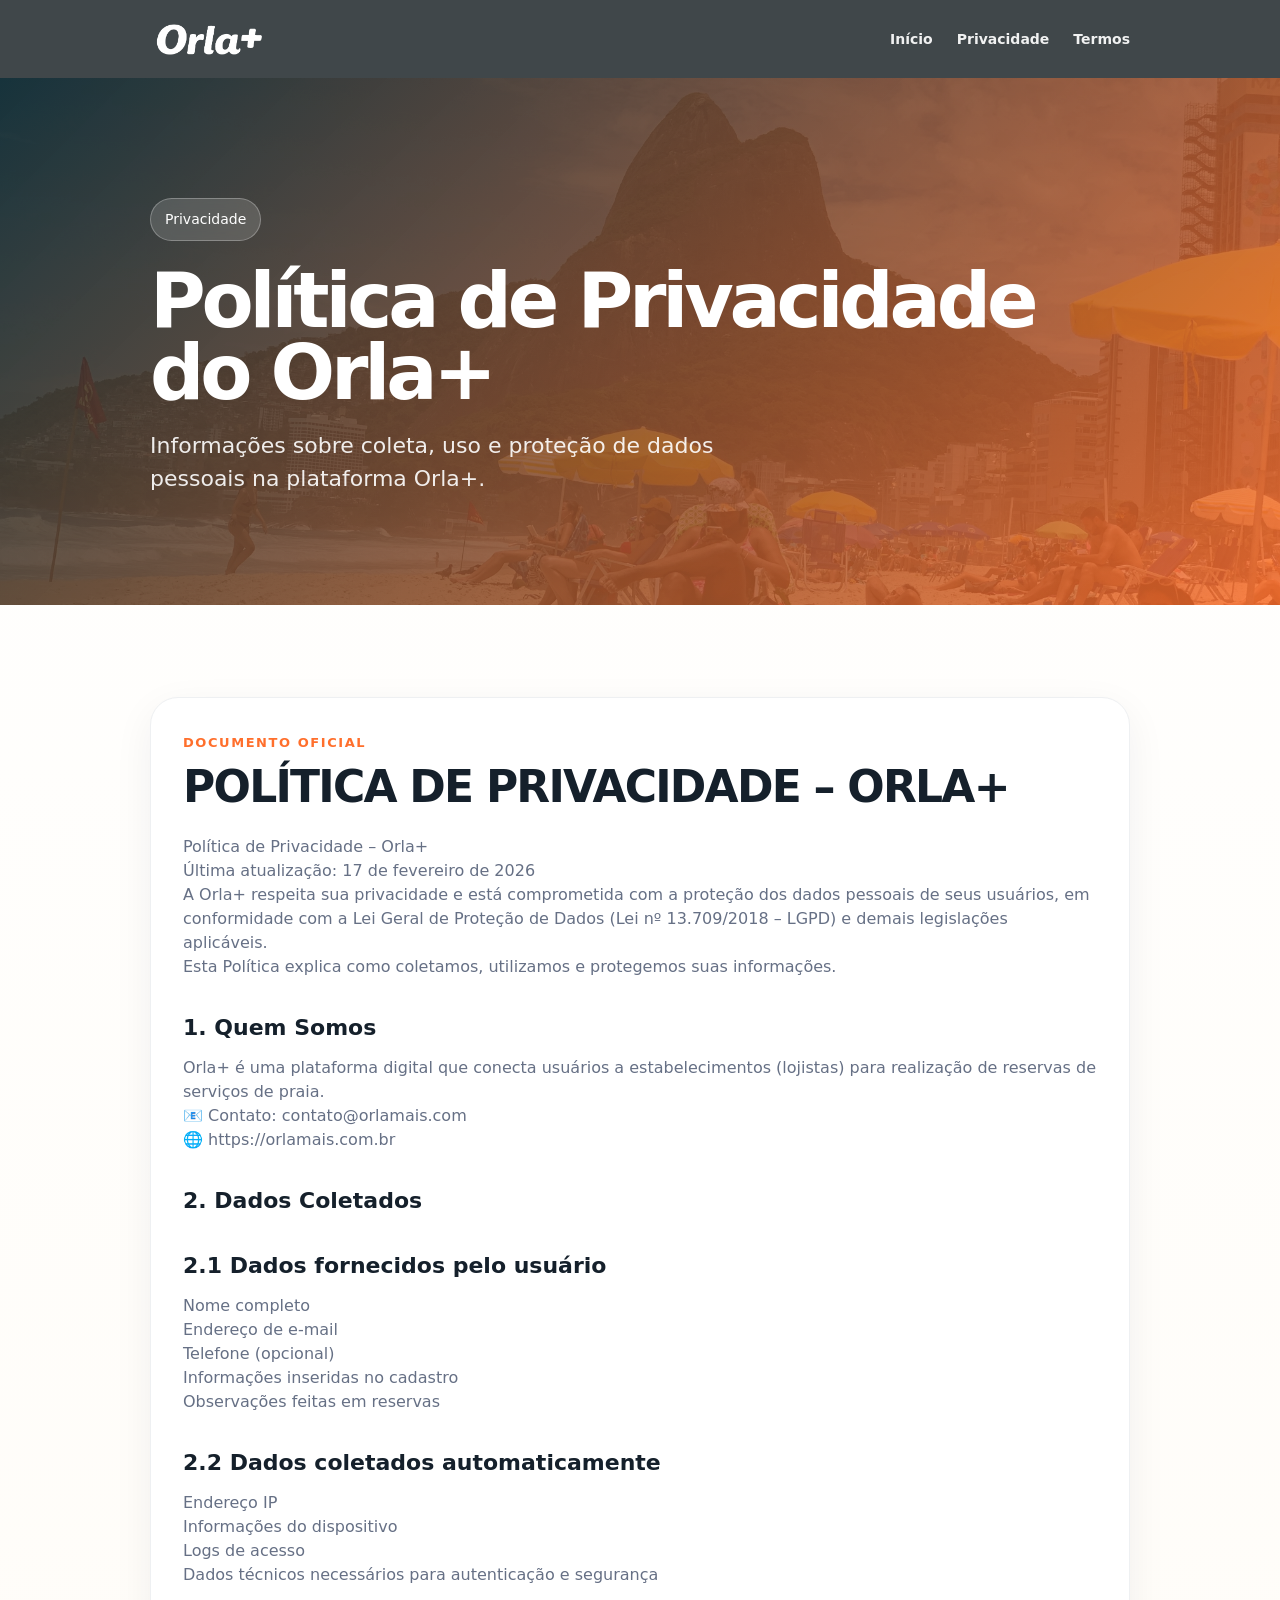
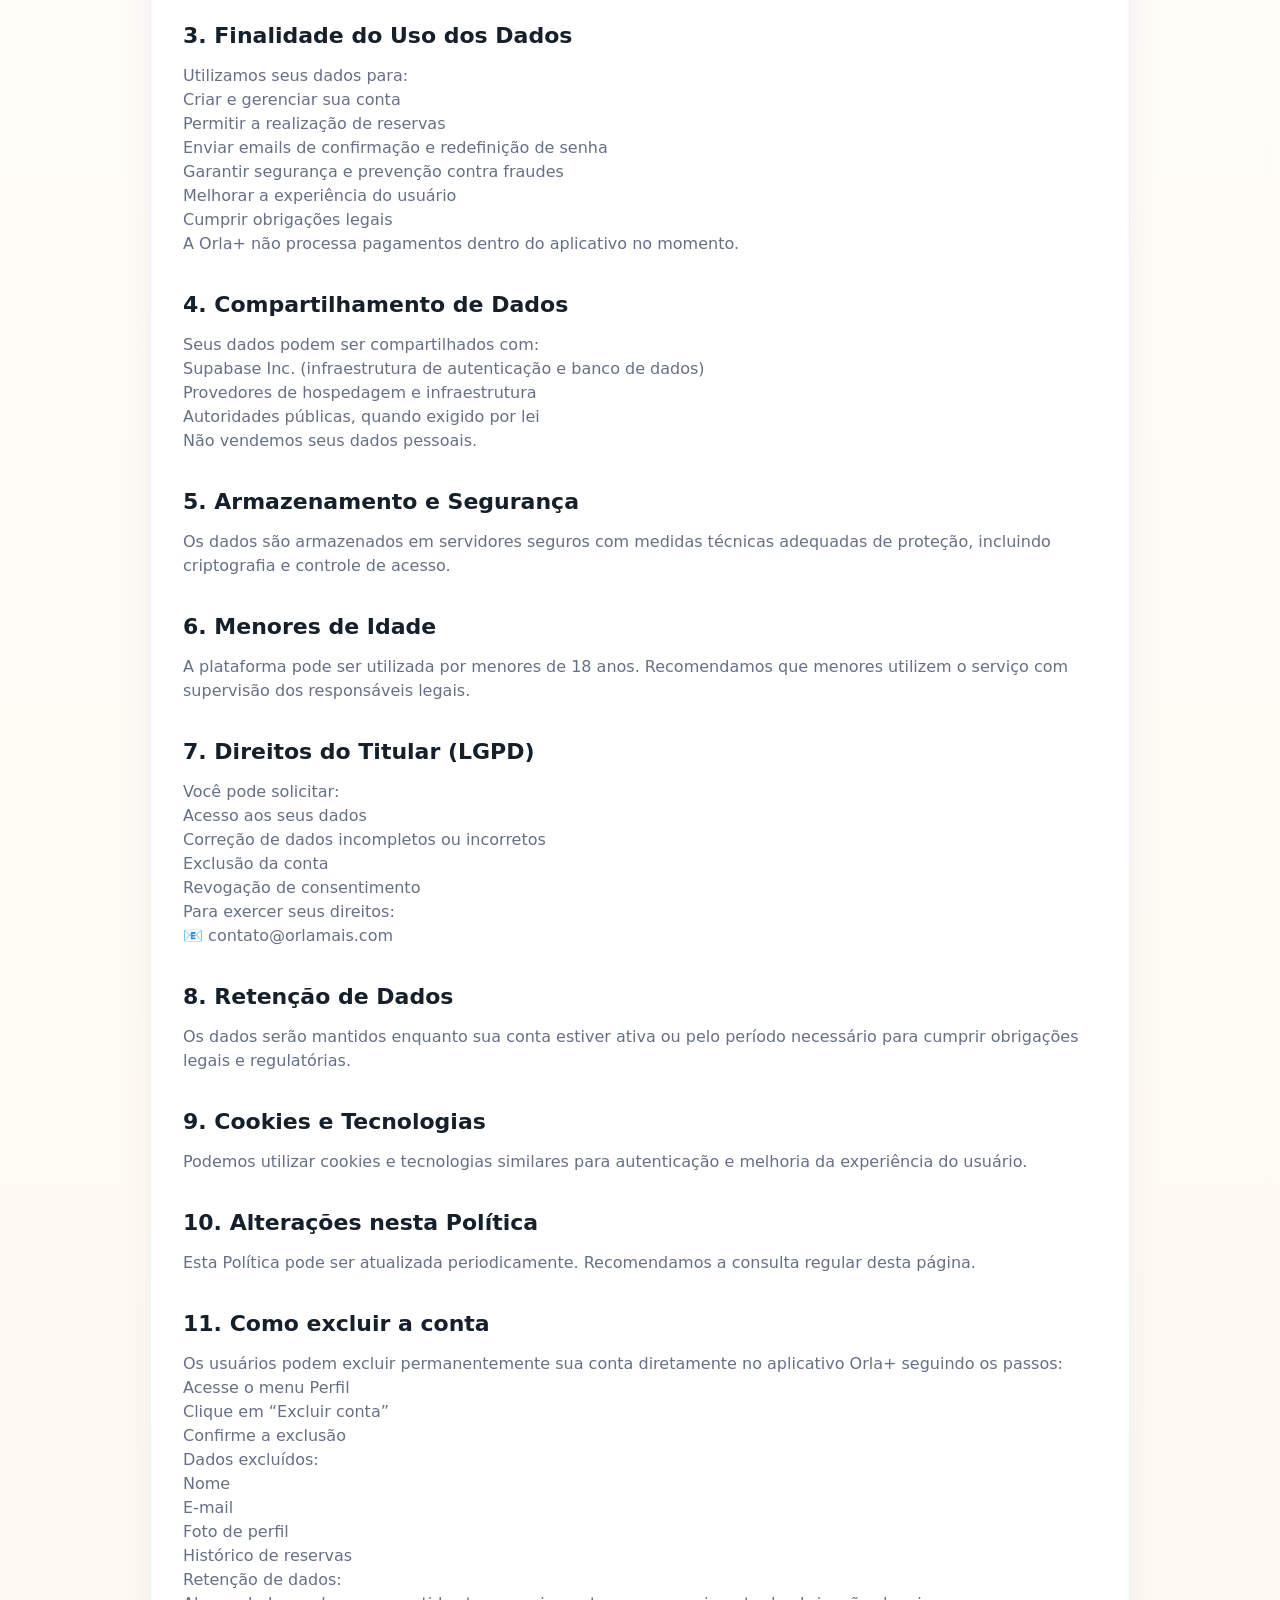
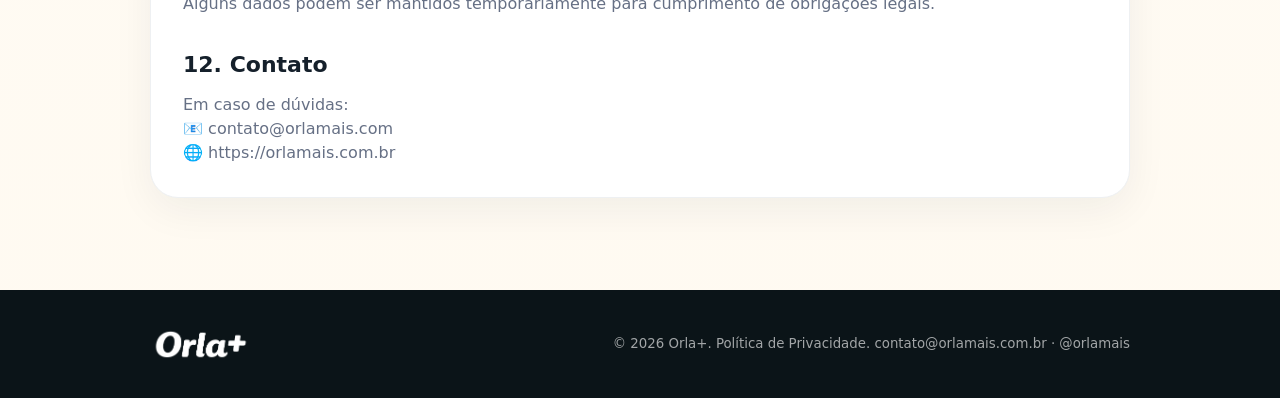
==== privacy.html @ c47f48ad "🎨 initial commit" ====
<!doctype html>
<html lang="pt-BR">
<head>
  <meta charset="utf-8" />
  <meta name="viewport" content="width=device-width, initial-scale=1" />
  <title>Orla+ | Política de Privacidade</title>
  <meta name="description" content="Política de Privacidade do Orla+, incluindo informações sobre coleta, uso, retenção e proteção de dados pessoais." />
  <meta name="robots" content="index,follow" />
  <link rel="canonical" href="https://www.orlamais.com.br/privacy.html" />
  <link rel="icon" type="image/svg+xml" href="./assets/logo-orlamais.svg" />
  <meta property="og:locale" content="pt_BR" />
  <meta property="og:site_name" content="Orla+" />
  <meta property="og:type" content="article" />
  <meta property="og:title" content="Orla+ | Política de Privacidade" />
  <meta property="og:description" content="Leia a Política de Privacidade do Orla+ e entenda como os dados pessoais são tratados na plataforma." />
  <meta property="og:url" content="https://www.orlamais.com.br/privacy.html" />
  <meta property="og:image" content="https://www.orlamais.com.br/assets/social-preview.png" />
  <meta name="twitter:card" content="summary_large_image" />
  <meta name="twitter:title" content="Orla+ | Política de Privacidade" />
  <meta name="twitter:description" content="Leia a Política de Privacidade do Orla+ e entenda como os dados pessoais são tratados na plataforma." />
  <meta name="twitter:image" content="https://www.orlamais.com.br/assets/social-preview.png" />
  <link rel="stylesheet" href="./styles.css" />
</head>
<body class="legal-page">
  <header class="site-header site-header--solid">
    <div class="container nav">
      <a class="brand" href="./index.html"><img src="./assets/app-white-logo.png" alt="Orla+" /></a>
      <nav class="nav-links nav-links--dark" aria-label="Principal">
        <a href="./index.html">Início</a>
        <a href="./privacy.html">Privacidade</a>
        <a href="./terms.html">Termos</a>
      </nav>
    </div>
  </header>
  <main>
    <section class="hero hero--legal">
      <div class="container">
        <span class="pill">Privacidade</span>
        <h1>Política de Privacidade do Orla+</h1>
        <p>Informações sobre coleta, uso e proteção de dados pessoais na plataforma Orla+.</p>
      </div>
    </section>
    <section class="section">
      <div class="container">
        <div class="legal-card">
          <span class="eyebrow">Documento Oficial</span>
          <h2>POLÍTICA DE PRIVACIDADE – ORLA+</h2>
          <div class="legal-block">Política de Privacidade – Orla+
Última atualização: 17 de fevereiro de 2026
A Orla+ respeita sua privacidade e está comprometida com a proteção dos dados pessoais de seus usuários, em conformidade com a Lei Geral de Proteção de Dados (Lei nº 13.709/2018 – LGPD) e demais legislações aplicáveis.
Esta Política explica como coletamos, utilizamos e protegemos suas informações.</div>
          <h3>1. Quem Somos</h3>
          <div class="legal-block">Orla+ é uma plataforma digital que conecta usuários a estabelecimentos (lojistas) para realização de reservas de serviços de praia.
📧 Contato: contato@orlamais.com
🌐 https://orlamais.com.br</div>
          <h3>2. Dados Coletados</h3>
          <h3>2.1 Dados fornecidos pelo usuário</h3>
          <div class="legal-block">Nome completo
Endereço de e-mail
Telefone (opcional)
Informações inseridas no cadastro
Observações feitas em reservas</div>
          <h3>2.2 Dados coletados automaticamente</h3>
          <div class="legal-block">Endereço IP
Informações do dispositivo
Logs de acesso
Dados técnicos necessários para autenticação e segurança</div>
          <h3>3. Finalidade do Uso dos Dados</h3>
          <div class="legal-block">Utilizamos seus dados para:
Criar e gerenciar sua conta
Permitir a realização de reservas
Enviar emails de confirmação e redefinição de senha
Garantir segurança e prevenção contra fraudes
Melhorar a experiência do usuário
Cumprir obrigações legais
A Orla+ não processa pagamentos dentro do aplicativo no momento.</div>
          <h3>4. Compartilhamento de Dados</h3>
          <div class="legal-block">Seus dados podem ser compartilhados com:
Supabase Inc. (infraestrutura de autenticação e banco de dados)
Provedores de hospedagem e infraestrutura
Autoridades públicas, quando exigido por lei
Não vendemos seus dados pessoais.</div>
          <h3>5. Armazenamento e Segurança</h3>
          <div class="legal-block">Os dados são armazenados em servidores seguros com medidas técnicas adequadas de proteção, incluindo criptografia e controle de acesso.</div>
          <h3>6. Menores de Idade</h3>
          <div class="legal-block">A plataforma pode ser utilizada por menores de 18 anos. Recomendamos que menores utilizem o serviço com supervisão dos responsáveis legais.</div>
          <h3>7. Direitos do Titular (LGPD)</h3>
          <div class="legal-block">Você pode solicitar:
Acesso aos seus dados
Correção de dados incompletos ou incorretos
Exclusão da conta
Revogação de consentimento
Para exercer seus direitos:
📧 contato@orlamais.com</div>
          <h3>8. Retenção de Dados</h3>
          <div class="legal-block">Os dados serão mantidos enquanto sua conta estiver ativa ou pelo período necessário para cumprir obrigações legais e regulatórias.</div>
          <h3>9. Cookies e Tecnologias</h3>
          <div class="legal-block">Podemos utilizar cookies e tecnologias similares para autenticação e melhoria da experiência do usuário.</div>
          <h3>10. Alterações nesta Política</h3>
          <div class="legal-block">Esta Política pode ser atualizada periodicamente. Recomendamos a consulta regular desta página.</div>
          <h3>11. Como excluir a conta</h3>
          <div class="legal-block">Os usuários podem excluir permanentemente sua conta diretamente no aplicativo Orla+ seguindo os passos:
Acesse o menu Perfil
Clique em “Excluir conta”
Confirme a exclusão
Dados excluídos:
Nome
E-mail
Foto de perfil
Histórico de reservas
Retenção de dados:
Alguns dados podem ser mantidos temporariamente para cumprimento de obrigações legais.</div>
          <h3>12. Contato</h3>
          <div class="legal-block">Em caso de dúvidas:
📧 contato@orlamais.com
🌐 https://orlamais.com.br</div>
        </div>
      </div>
    </section>
  </main>
  <footer>
    <div class="container foot">
      <img src="./assets/app-white-logo.png" alt="Orla+" />
      <small>© 2026 Orla+. Política de Privacidade. <a href="mailto:contato@orlamais.com.br">contato@orlamais.com.br</a> · <a href="https://www.instagram.com/orlamais" target="_blank" rel="noreferrer">@orlamais</a></small>
    </div>
  </footer>
</body>
</html>
---- styles.css ----
:root {
  --orange: #ff8a2b;
  --orange-2: #ff6f2c;
  --sand: #fff4df;
  --sand-soft: #fffaf1;
  --ink: #15202b;
  --muted: #667085;
  --aqua: #dff8f5;
  --white: #fff;
  --line: #eef0f2;
  --line-warm: #f4e9d7;
  --shadow: 0 24px 70px rgba(21, 32, 43, 0.18);
  --shadow-soft: 0 12px 40px rgba(21, 32, 43, 0.06);
  --radius: 28px;
}

* {
  box-sizing: border-box;
}

html {
  scroll-behavior: smooth;
}

body {
  margin: 0;
  font-family: Inter, ui-sans-serif, system-ui, -apple-system, "Segoe UI", Roboto, Arial, sans-serif;
  color: var(--ink);
  background: var(--white);
  line-height: 1.5;
}

img {
  display: block;
  max-width: 100%;
}

a {
  text-decoration: none;
  color: inherit;
}

.container {
  width: min(1160px, calc(100% - 40px));
  margin: auto;
}

.pill {
  display: inline-flex;
  align-items: center;
  gap: 8px;
  padding: 10px 14px;
  border: 1px solid rgba(255, 255, 255, 0.28);
  border-radius: 999px;
  background: rgba(255, 255, 255, 0.15);
  color: #fff;
  font-size: 14px;
  backdrop-filter: blur(10px);
}

.site-header {
  position: sticky;
  top: 0;
  z-index: 20;
  left: 0;
  right: 0;
  padding: 18px 0;
  transition: 0.25s;
}

.site-header--overlay {
  position: fixed;
  background: transparent;
}

.site-header--solid {
  background: rgba(11, 20, 24, 0.78);
  backdrop-filter: blur(14px);
}

.nav {
  display: flex;
  align-items: center;
  justify-content: space-between;
  gap: 20px;
}

.brand {
  display: flex;
  align-items: center;
  gap: 12px;
}

.brand img {
  height: 42px;
  width: auto;
}

.nav-links {
  display: flex;
  align-items: center;
  gap: 24px;
  font-size: 14px;
  font-weight: 700;
}

.nav-links a {
  opacity: 0.92;
}

.nav-links a:hover,
.nav-links a:focus-visible {
  opacity: 1;
}

.nav-links--light {
  color: #fff;
}

.nav-links--dark {
  color: #fff;
}

.btn {
  display: inline-flex;
  align-items: center;
  justify-content: center;
  gap: 10px;
  padding: 14px 22px;
  border: 0;
  border-radius: 999px;
  background: linear-gradient(135deg, var(--orange), var(--orange-2));
  color: #fff;
  font-weight: 800;
  cursor: pointer;
  box-shadow: 0 14px 30px rgba(255, 111, 44, 0.25);
}

.hero {
  position: relative;
  overflow: hidden;
  color: #fff;
}

.hero--home {
  display: grid;
  align-items: center;
  min-height: 100vh;
  padding: 120px 0 70px;
  background:
    linear-gradient(120deg, rgba(12, 57, 62, 0.76), rgba(255, 111, 44, 0.58)),
    url("./assets/leblon.jpg") center / cover no-repeat;
}

.hero--home::after {
  content: "";
  position: absolute;
  inset: auto -10% -120px -10%;
  height: 220px;
  border-radius: 50% 50% 0 0 / 70% 70% 0 0;
  background: #fff;
}

.hero--legal {
  padding: 120px 0 80px;
  background:
    linear-gradient(135deg, rgba(16, 42, 45, 0.9), rgba(255, 111, 44, 0.82)),
    url("./assets/leblon.jpg") center / cover no-repeat;
}

.hero--terms {
  background:
    linear-gradient(135deg, rgba(255, 111, 44, 0.88), rgba(15, 118, 110, 0.82)),
    url("./assets/leblon.jpg") center / cover no-repeat;
}

.hero-grid {
  position: relative;
  z-index: 2;
  display: grid;
  grid-template-columns: 1.05fr 0.95fr;
  gap: 56px;
  align-items: center;
}

.hero h1 {
  margin: 24px 0 20px;
  font-size: clamp(42px, 6vw, 76px);
  line-height: 0.95;
  letter-spacing: -0.055em;
}

.hero p {
  max-width: 650px;
  margin: 0 0 30px;
  font-size: clamp(18px, 2vw, 22px);
  color: rgba(255, 255, 255, 0.9);
}

.hero-actions {
  display: flex;
  flex-wrap: wrap;
  align-items: center;
  gap: 14px;
}

.hero-actions--center {
  justify-content: center;
}

.store {
  display: inline-flex;
  align-items: center;
  gap: 10px;
  min-width: 168px;
  padding: 10px 16px;
  border: 1px solid rgba(255, 255, 255, 0.15);
  border-radius: 16px;
  background: rgba(0, 0, 0, 0.76);
  color: #fff;
}

.store small {
  display: block;
  font-size: 10px;
  line-height: 1;
  opacity: 0.8;
}

.store strong {
  display: block;
  font-size: 16px;
  line-height: 1.05;
}

.phone-wrap {
  position: relative;
  display: flex;
  justify-content: center;
}

.blob {
  position: absolute;
  width: 540px;
  height: 540px;
  border-radius: 50%;
  background: linear-gradient(135deg, rgba(255, 255, 255, 0.28), rgba(255, 138, 43, 0.36));
  transform: translate(45px, 20px);
  filter: blur(3px);
}

.phone {
  position: relative;
  width: 315px;
  height: 680px;
  padding: 12px;
  border-radius: 48px;
  background: #111;
  box-shadow: var(--shadow);
  transform: rotate(3deg);
}

.phone::before {
  content: "";
  position: absolute;
  top: 10px;
  left: 50%;
  z-index: 3;
  width: 112px;
  height: 28px;
  border-radius: 0 0 18px 18px;
  background: #111;
  transform: translateX(-50%);
}

.phone img {
  width: 100%;
  height: 100%;
  border-radius: 38px;
  object-fit: cover;
}

.floating-card {
  position: absolute;
  right: 0;
  bottom: 60px;
  z-index: 5;
  max-width: 250px;
  padding: 16px 18px;
  border-radius: 22px;
  background: rgba(255, 255, 255, 0.94);
  color: var(--ink);
  box-shadow: 0 20px 50px rgba(0, 0, 0, 0.22);
}

.floating-card strong {
  display: block;
  font-size: 18px;
}

.floating-card span {
  display: block;
  margin-top: 2px;
  color: var(--muted);
  font-size: 13px;
}

.section {
  padding: 92px 0;
}

.section--soft {
  background: linear-gradient(180deg, #fff, var(--sand));
}

.eyebrow {
  color: var(--orange-2);
  font-size: 13px;
  font-weight: 900;
  letter-spacing: 0.12em;
  text-transform: uppercase;
}

.eyebrow--warm {
  color: #ffd2a6;
}

.section h2,
.legal-card h2 {
  margin: 10px 0 16px;
  font-size: clamp(32px, 4.2vw, 54px);
  line-height: 1;
  letter-spacing: -0.04em;
}

.lead {
  max-width: 760px;
  font-size: 19px;
  color: var(--muted);
}

.cards {
  display: grid;
  grid-template-columns: repeat(3, 1fr);
  gap: 20px;
  margin-top: 38px;
}

.card,
.legal-card {
  padding: 28px;
  border: 1px solid var(--line);
  border-radius: var(--radius);
  background: #fff;
  box-shadow: var(--shadow-soft);
}

.icon {
  display: grid;
  place-items: center;
  width: 48px;
  height: 48px;
  border-radius: 16px;
  background: var(--aqua);
  font-size: 24px;
}

.card h3 {
  margin: 20px 0 8px;
  font-size: 22px;
}

.card p {
  margin: 0;
  color: var(--muted);
}

.split {
  display: grid;
  grid-template-columns: 1fr 1fr;
  gap: 48px;
  align-items: center;
}

.beach-photo {
  min-height: 540px;
  border-radius: 38px;
  background:
    linear-gradient(180deg, rgba(0, 0, 0, 0.05), rgba(0, 0, 0, 0.1)),
    url("./assets/leblon.jpg") center / cover no-repeat;
  box-shadow: var(--shadow);
}

.steps {
  display: grid;
  gap: 16px;
}

.step {
  display: flex;
  align-items: flex-start;
  gap: 18px;
  padding: 20px;
  border: 1px solid #edf0f2;
  border-radius: 24px;
  background: #fff;
}

.step strong {
  display: block;
  margin-bottom: 4px;
}

.step span {
  color: var(--muted);
}

.num {
  display: grid;
  place-items: center;
  flex: 0 0 42px;
  height: 42px;
  border-radius: 50%;
  background: var(--orange);
  color: #fff;
  font-weight: 900;
}

.benefits {
  display: grid;
  grid-template-columns: 1fr 1fr;
  gap: 20px;
  margin-top: 34px;
}

.benefit {
  padding: 24px;
  border: 1px solid var(--line-warm);
  border-radius: 26px;
  background: linear-gradient(135deg, #ffffff, #fff7eb);
}

.benefit h3 {
  margin: 0 0 10px;
  font-size: 24px;
}

.benefit ul {
  margin: 0;
  padding-left: 18px;
  color: var(--muted);
}

.testimonials {
  display: grid;
  grid-template-columns: repeat(3, 1fr);
  gap: 20px;
  margin-top: 36px;
}

.quote {
  padding: 26px;
  border: 1px solid #edf0f2;
  border-radius: 28px;
  background: #fff;
  box-shadow: 0 12px 30px rgba(21, 32, 43, 0.05);
}

.quote p {
  margin: 0;
  color: #344054;
  font-size: 17px;
}

.quote strong {
  display: block;
  margin-top: 18px;
}

.quote span {
  color: var(--muted);
  font-size: 14px;
}

.vendor {
  display: grid;
  grid-template-columns: 1.1fr 0.9fr;
  gap: 30px;
  align-items: center;
  overflow: hidden;
  padding: 54px;
  border-radius: 42px;
  background: linear-gradient(135deg, #102a2d, #0f766e);
  color: #fff;
}

.vendor p {
  color: rgba(255, 255, 255, 0.82);
}

.vendor-list {
  display: grid;
  gap: 12px;
}

.vendor-list div {
  padding: 16px;
  border: 1px solid rgba(255, 255, 255, 0.14);
  border-radius: 18px;
  background: rgba(255, 255, 255, 0.12);
  font-weight: 700;
}

.cta {
  padding: 100px 0;
  background:
    linear-gradient(135deg, rgba(255, 111, 44, 0.9), rgba(15, 118, 110, 0.88)),
    url("./assets/leblon.jpg") center / cover no-repeat;
  color: #fff;
  text-align: center;
}

.cta h2 {
  max-width: 860px;
  margin: 0 auto 18px;
  font-size: clamp(36px, 5vw, 68px);
  line-height: 1;
  letter-spacing: -0.05em;
}

.cta p {
  max-width: 680px;
  margin: 0 auto 30px;
  font-size: 20px;
  color: rgba(255, 255, 255, 0.88);
}

.legal-page {
  background: linear-gradient(180deg, #fff, var(--sand-soft));
}

.legal-page .container {
  width: min(980px, calc(100% - 40px));
}

.legal-card {
  padding: 32px;
}

.legal-card h2 {
  margin-bottom: 24px;
  font-size: clamp(28px, 4vw, 44px);
  line-height: 1.05;
}

.legal-card h3 {
  margin: 32px 0 12px;
  color: var(--ink);
  font-size: 22px;
}

.legal-card p {
  margin: 0 0 14px;
  color: var(--muted);
  white-space: pre-line;
}

.legal-block {
  color: var(--muted);
  white-space: pre-line;
}

.foot {
  display: flex;
  align-items: center;
  justify-content: space-between;
  gap: 20px;
}

footer {
  padding: 36px 0;
  background: #0b1418;
  color: #fff;
}

.foot img {
  height: 36px;
}

.foot small {
  color: rgba(255, 255, 255, 0.62);
}

.reveal {
  opacity: 0;
  transform: translateY(24px);
  transition: opacity 0.55s ease, transform 0.55s ease;
}

.reveal.is-visible {
  opacity: 1;
  transform: translateY(0);
}

@media (max-width: 900px) {
  .nav-links {
    gap: 14px;
    flex-wrap: wrap;
    justify-content: flex-end;
    font-size: 13px;
  }

  .hero-grid,
  .split,
  .vendor {
    grid-template-columns: 1fr;
  }

  .hero--home {
    padding-top: 105px;
  }

  .phone {
    width: 285px;
    height: 615px;
  }

  .floating-card {
    right: 10px;
  }

  .cards,
  .testimonials,
  .benefits {
    grid-template-columns: 1fr;
  }

  .section {
    padding: 68px 0;
  }

  .vendor {
    padding: 34px;
  }

  .beach-photo {
    min-height: 380px;
  }

  .foot {
    flex-direction: column;
    align-items: flex-start;
  }
}
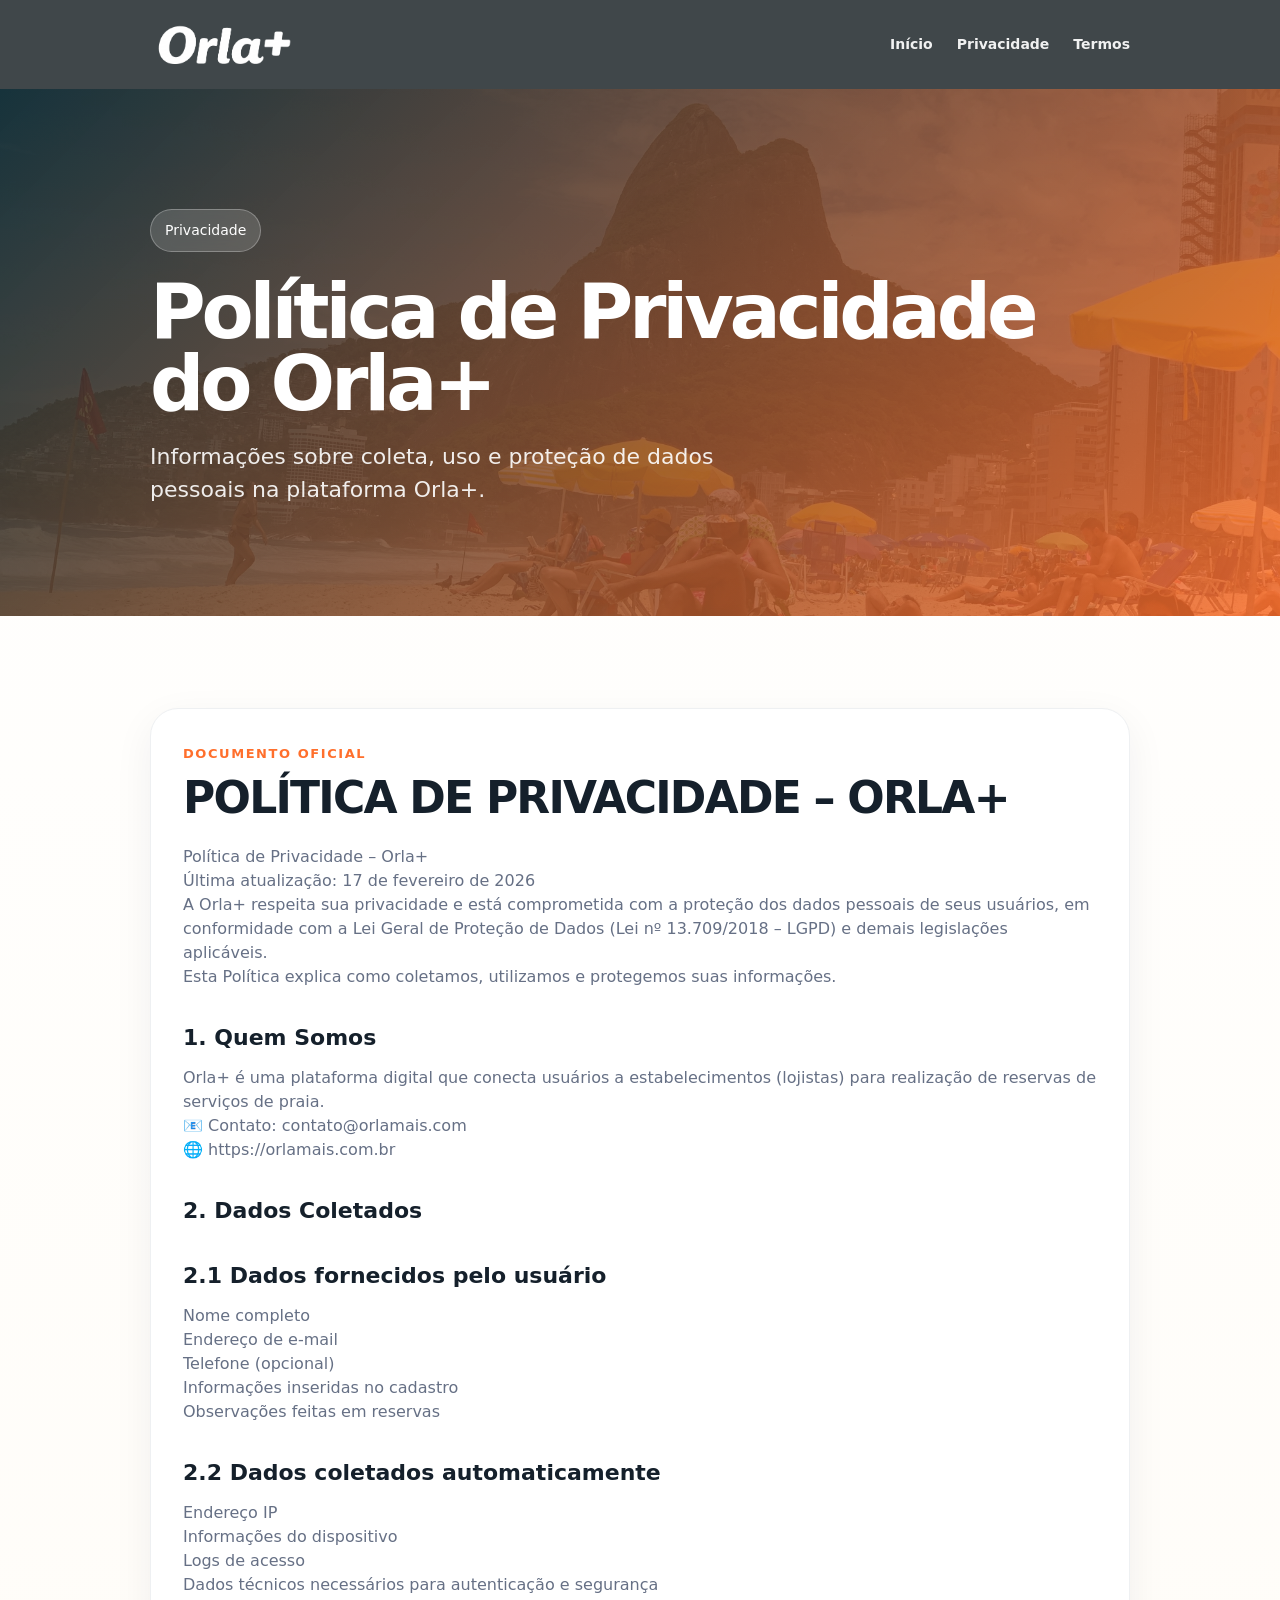
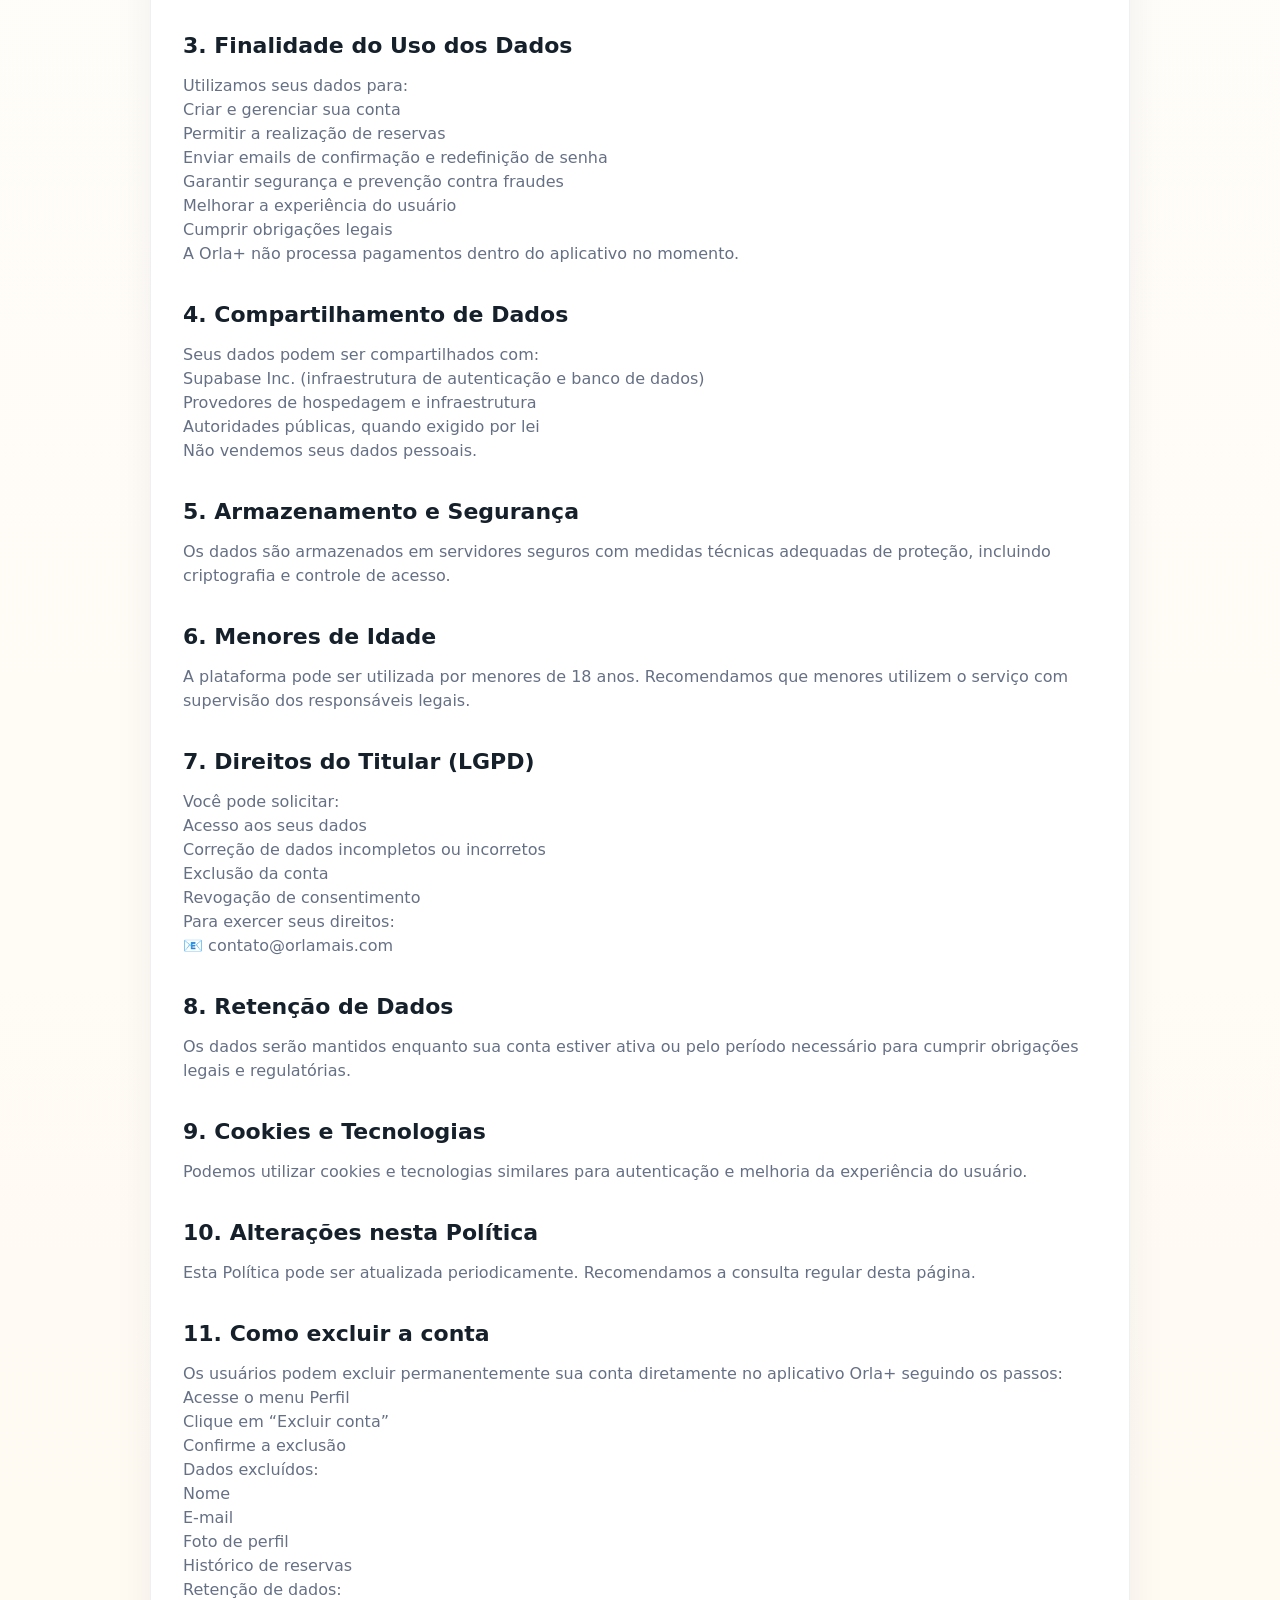
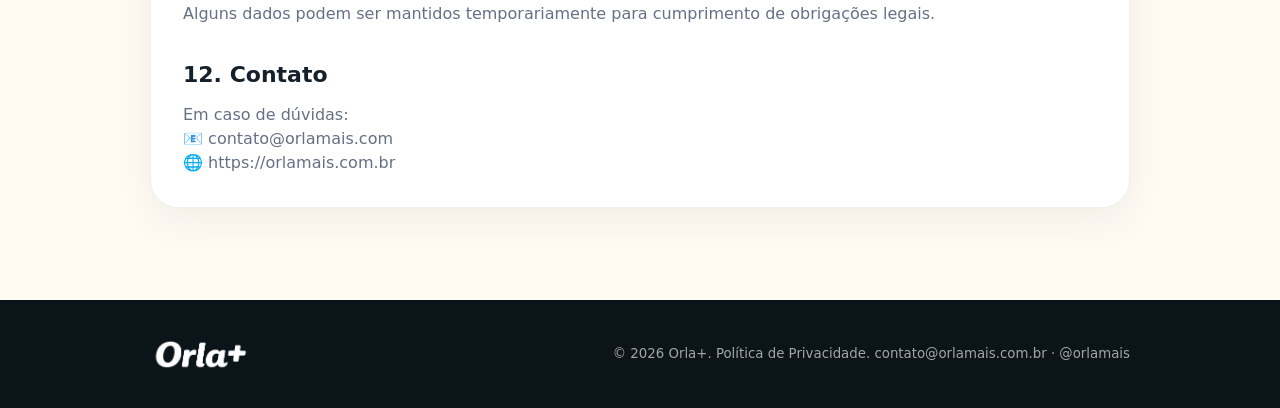
==== commit 0b151099: "Improve mobile header navigation and logo layout" ====
--- a/privacy.html
+++ b/privacy.html
@@ -25,7 +25,12 @@
   <header class="site-header site-header--solid">
     <div class="container nav">
       <a class="brand" href="./index.html"><img src="./assets/app-white-logo.png" alt="Orla+" /></a>
-      <nav class="nav-links nav-links--dark" aria-label="Principal">
+      <button class="nav-toggle" type="button" aria-expanded="false" aria-controls="primary-nav" aria-label="Abrir menu">
+        <span></span>
+        <span></span>
+        <span></span>
+      </button>
+      <nav class="nav-links nav-links--dark" id="primary-nav" aria-label="Principal">
         <a href="./index.html">Início</a>
         <a href="./privacy.html">Privacidade</a>
         <a href="./terms.html">Termos</a>
@@ -124,5 +129,6 @@
       <small>© 2026 Orla+. Política de Privacidade. <a href="mailto:contato@orlamais.com.br">contato@orlamais.com.br</a> · <a href="https://www.instagram.com/orlamais" target="_blank" rel="noreferrer">@orlamais</a></small>
     </div>
   </footer>
+  <script src="./script.js"></script>
 </body>
 </html>
--- a/styles.css
+++ b/styles.css
@@ -79,6 +79,7 @@
 }
 
 .nav {
+  position: relative;
   display: flex;
   align-items: center;
   justify-content: space-between;
@@ -89,11 +90,13 @@
   display: flex;
   align-items: center;
   gap: 12px;
+  flex: 0 0 auto;
 }
 
 .brand img {
-  height: 42px;
-  width: auto;
+  display: block;
+  width: clamp(148px, 11vw, 184px);
+  height: auto;
 }
 
 .nav-links {
@@ -119,6 +122,43 @@
 
 .nav-links--dark {
   color: #fff;
+}
+
+.nav-toggle {
+  display: none;
+  align-items: center;
+  justify-content: center;
+  flex-direction: column;
+  gap: 4px;
+  width: 44px;
+  height: 44px;
+  padding: 0;
+  border: 1px solid rgba(255, 255, 255, 0.18);
+  border-radius: 14px;
+  background: rgba(0, 0, 0, 0.22);
+  color: #fff;
+  cursor: pointer;
+}
+
+.nav-toggle span {
+  display: block;
+  width: 18px;
+  height: 2px;
+  border-radius: 999px;
+  background: currentColor;
+  transition: transform 0.2s ease, opacity 0.2s ease;
+}
+
+.nav--menu-open .nav-toggle span:nth-child(1) {
+  transform: translateY(6px) rotate(45deg);
+}
+
+.nav--menu-open .nav-toggle span:nth-child(2) {
+  opacity: 0;
+}
+
+.nav--menu-open .nav-toggle span:nth-child(3) {
+  transform: translateY(-6px) rotate(-45deg);
 }
 
 .btn {
@@ -603,11 +643,77 @@
 }
 
 @media (max-width: 900px) {
+  .nav {
+    flex-wrap: wrap;
+    align-items: center;
+    justify-content: space-between;
+    gap: 12px;
+  }
+
+  .brand {
+    justify-content: center;
+  }
+
+  .brand img {
+    width: min(168px, 52vw);
+  }
+
+  .nav-toggle {
+    display: inline-flex;
+  }
+
   .nav-links {
-    gap: 14px;
-    flex-wrap: wrap;
-    justify-content: flex-end;
+    position: absolute;
+    top: calc(100% + 8px);
+    right: 0;
+    left: 0;
+    z-index: 25;
+    display: flex;
+    flex-direction: column;
+    align-items: stretch;
+    width: 100%;
+    gap: 10px;
+    padding: 14px;
+    border: 1px solid rgba(255, 255, 255, 0.12);
+    border-radius: 18px;
+    background: rgba(11, 20, 24, 0.94);
+    box-shadow: 0 18px 38px rgba(0, 0, 0, 0.24);
+    backdrop-filter: blur(14px);
+    justify-content: center;
     font-size: 13px;
+    opacity: 0;
+    visibility: hidden;
+    transform: translateY(-8px) scale(0.98);
+    transform-origin: top center;
+    pointer-events: none;
+    transition:
+      opacity 0.22s ease,
+      transform 0.22s ease,
+      visibility 0.22s ease;
+  }
+
+  .nav--menu-open .nav-links {
+    opacity: 1;
+    visibility: visible;
+    transform: translateY(0) scale(1);
+    pointer-events: auto;
+  }
+
+  .nav-links a {
+    display: flex;
+    align-items: center;
+    min-height: 44px;
+    padding: 0 12px;
+    border-radius: 12px;
+    background: rgba(255, 255, 255, 0.04);
+    transition: background 0.2s ease, color 0.2s ease, transform 0.2s ease;
+  }
+
+  .nav-links a:hover,
+  .nav-links a:focus-visible {
+    background: rgba(255, 138, 43, 0.14);
+    color: #fff;
+    transform: translateX(2px);
   }
 
   .hero-grid,
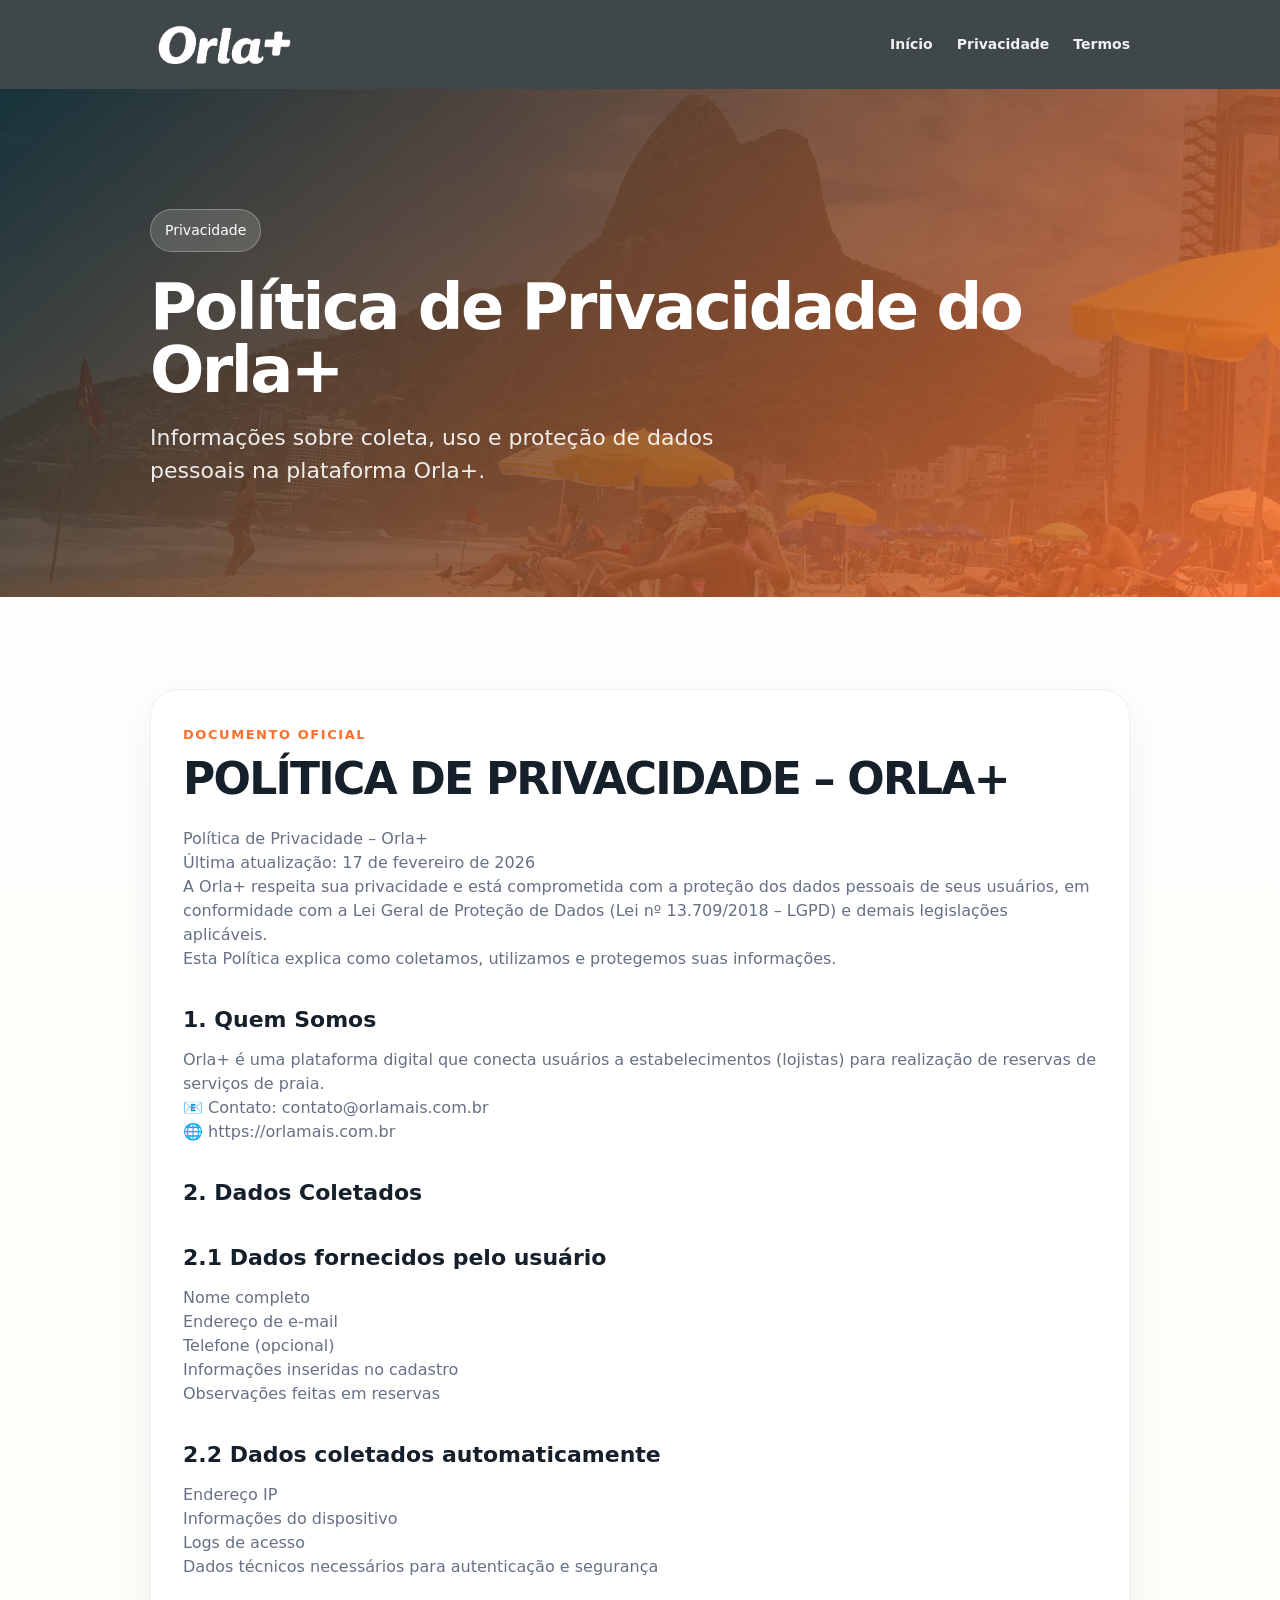
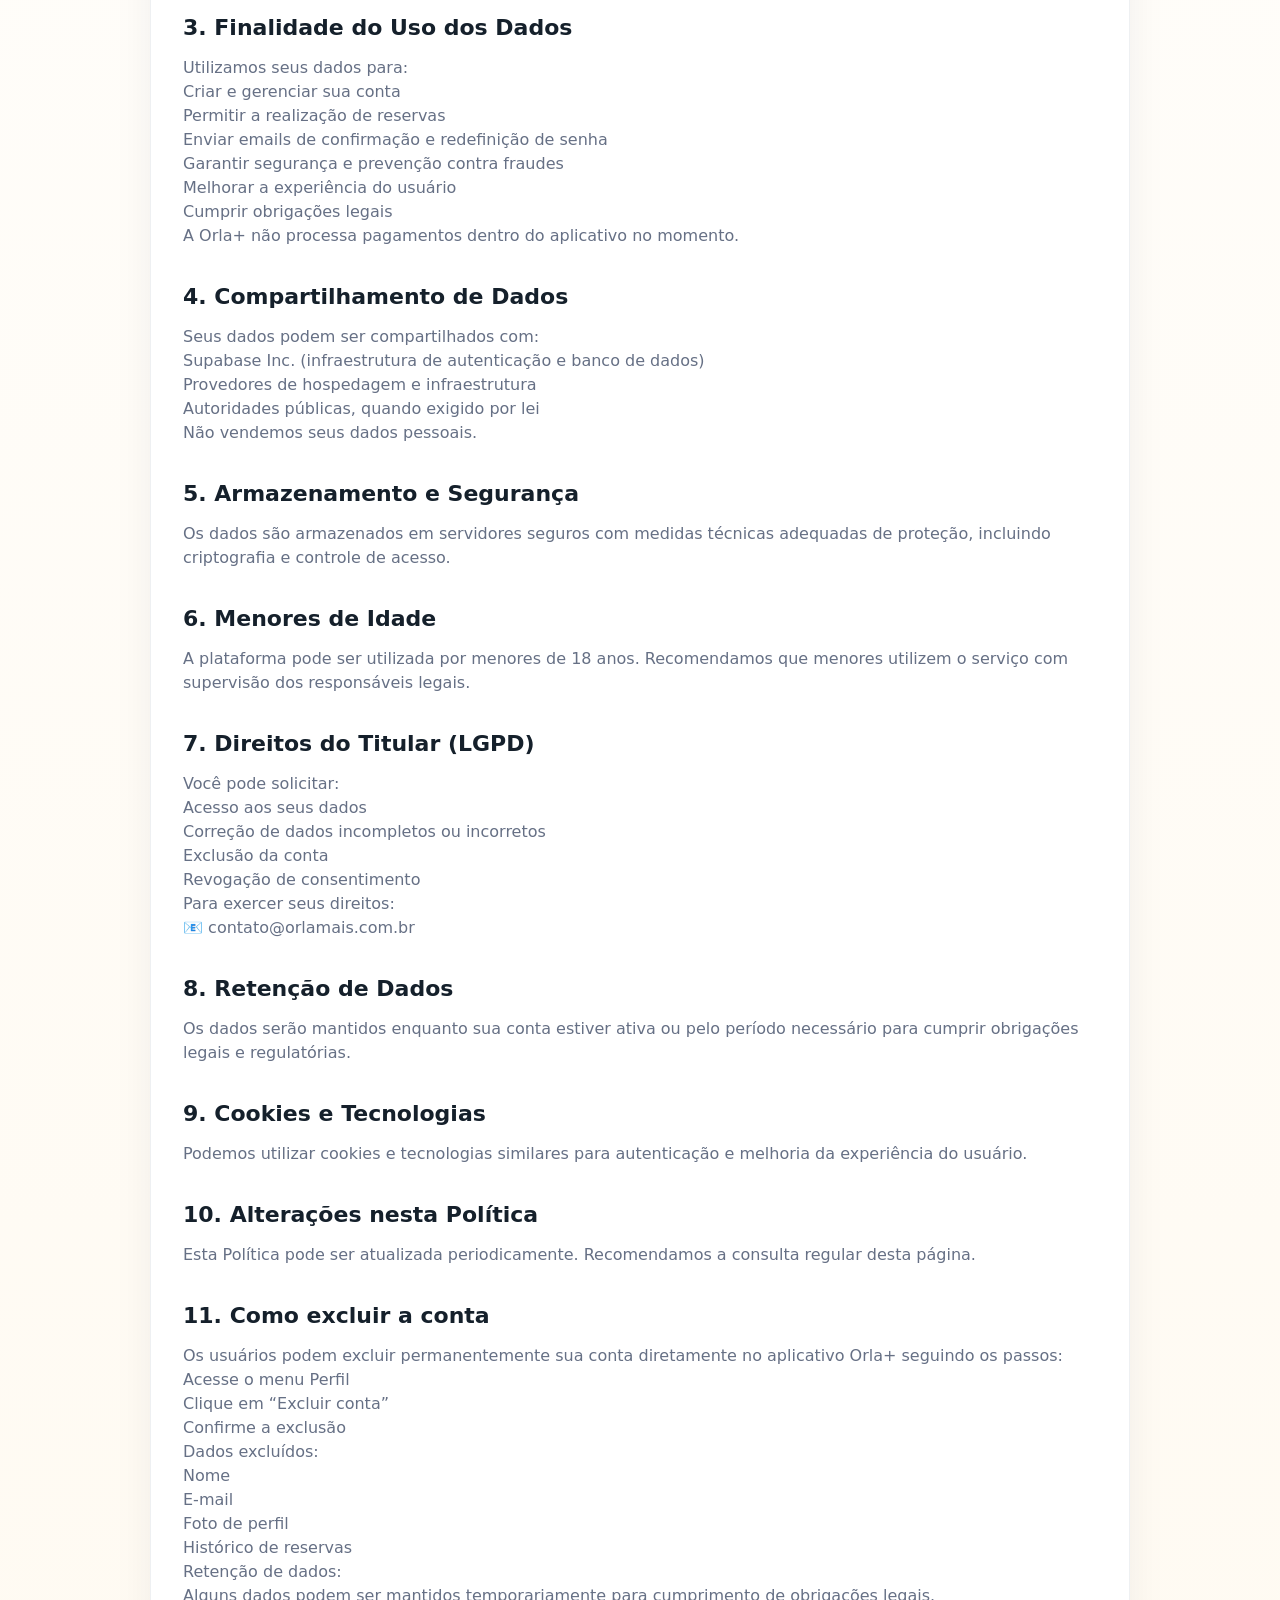
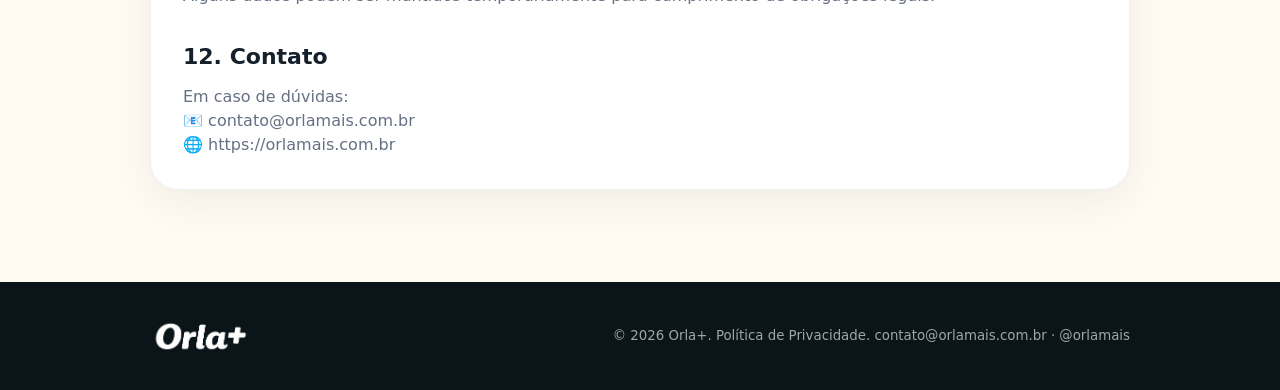
==== commit ee66ffd1: "delete imagens not used, updated terms and replace image home" ====
--- a/privacy.html
+++ b/privacy.html
@@ -56,7 +56,7 @@
 Esta Política explica como coletamos, utilizamos e protegemos suas informações.</div>
           <h3>1. Quem Somos</h3>
           <div class="legal-block">Orla+ é uma plataforma digital que conecta usuários a estabelecimentos (lojistas) para realização de reservas de serviços de praia.
-📧 Contato: contato@orlamais.com
+📧 Contato: contato@orlamais.com.br
 🌐 https://orlamais.com.br</div>
           <h3>2. Dados Coletados</h3>
           <h3>2.1 Dados fornecidos pelo usuário</h3>
@@ -96,7 +96,7 @@
 Exclusão da conta
 Revogação de consentimento
 Para exercer seus direitos:
-📧 contato@orlamais.com</div>
+📧 contato@orlamais.com.br</div>
           <h3>8. Retenção de Dados</h3>
           <div class="legal-block">Os dados serão mantidos enquanto sua conta estiver ativa ou pelo período necessário para cumprir obrigações legais e regulatórias.</div>
           <h3>9. Cookies e Tecnologias</h3>
@@ -117,7 +117,7 @@
 Alguns dados podem ser mantidos temporariamente para cumprimento de obrigações legais.</div>
           <h3>12. Contato</h3>
           <div class="legal-block">Em caso de dúvidas:
-📧 contato@orlamais.com
+📧 contato@orlamais.com.br
 🌐 https://orlamais.com.br</div>
         </div>
       </div>
--- a/styles.css
+++ b/styles.css
@@ -82,7 +82,7 @@
   position: relative;
   display: flex;
   align-items: center;
-  justify-content: space-between;
+  justify-content: flex-start;
   gap: 20px;
 }
 
@@ -103,17 +103,21 @@
   display: flex;
   align-items: center;
   gap: 24px;
+  margin-left: auto;
   font-size: 14px;
   font-weight: 700;
 }
 
 .nav-links a {
   opacity: 0.92;
+  transition: color 0.2s ease, opacity 0.2s ease, transform 0.2s ease;
 }
 
 .nav-links a:hover,
 .nav-links a:focus-visible {
   opacity: 1;
+  color: #ffd2ae;
+  transform: translateY(-1px);
 }
 
 .nav-links--light {
@@ -124,6 +128,120 @@
   color: #fff;
 }
 
+.nav-actions {
+  display: flex;
+  align-items: center;
+  gap: 10px;
+  margin-left: 18px;
+  position: relative;
+}
+
+.language-switcher {
+  position: relative;
+}
+
+.language-switcher__toggle {
+  display: inline-flex;
+  align-items: center;
+  justify-content: center;
+  gap: 8px;
+  min-width: 58px;
+  height: 42px;
+  padding: 0 11px;
+  border: 1px solid rgba(255, 255, 255, 0.16);
+  border-radius: 14px;
+  background: rgba(255, 255, 255, 0.12);
+  color: #fff;
+  font: inherit;
+  font-size: 11px;
+  font-weight: 700;
+  cursor: pointer;
+  transition: background 0.2s ease, border-color 0.2s ease, transform 0.2s ease;
+}
+
+.language-switcher__toggle:hover,
+.language-switcher__toggle:focus-visible {
+  background: rgba(255, 255, 255, 0.18);
+  border-color: rgba(255, 255, 255, 0.22);
+}
+
+.language-switcher__caret {
+  width: 7px;
+  height: 7px;
+  border-right: 1.5px solid currentColor;
+  border-bottom: 1.5px solid currentColor;
+  transform: translateY(-1px) rotate(45deg);
+  transition: transform 0.2s ease;
+}
+
+.language-switcher__menu {
+  position: absolute;
+  top: calc(100% + 6px);
+  right: 0;
+  z-index: 26;
+  display: flex;
+  flex-direction: column;
+  align-items: stretch;
+  min-width: 62px;
+  gap: 4px;
+  padding: 7px 7px;
+  border: 1px solid rgba(255, 255, 255, 0.14);
+  border-radius: 18px;
+  background: rgba(255, 255, 255, 0.12);
+  box-shadow: 0 14px 28px rgba(0, 0, 0, 0.14);
+  backdrop-filter: blur(14px);
+  opacity: 0;
+  visibility: hidden;
+  transform: translateY(-6px) scale(0.985);
+  transform-origin: top right;
+  pointer-events: none;
+  transition:
+    opacity 0.22s ease,
+    transform 0.22s ease,
+    visibility 0.22s ease;
+}
+
+.language-switcher__button {
+  display: grid;
+  place-items: center;
+  border: 0;
+  width: 100%;
+  border-radius: 999px;
+  background: transparent;
+  color: rgba(255, 255, 255, 0.84);
+  font: inherit;
+  font-size: 17px;
+  font-weight: 700;
+  line-height: 1;
+  min-height: 34px;
+  padding: 0;
+  cursor: pointer;
+  transition: background 0.2s ease, color 0.2s ease, transform 0.2s ease, opacity 0.2s ease;
+}
+
+.language-switcher__button:hover,
+.language-switcher__button:focus-visible {
+  background: rgba(255, 255, 255, 0.12);
+  color: #fff;
+  transform: translateY(-1px);
+}
+
+.language-switcher__button.is-active {
+  background: rgba(255, 138, 43, 0.18);
+  box-shadow: inset 0 0 0 1px rgba(255, 210, 174, 0.14);
+  color: #fff;
+}
+
+.nav--language-open .language-switcher__caret {
+  transform: translateY(1px) rotate(-135deg);
+}
+
+.nav--language-open .language-switcher__menu {
+  opacity: 1;
+  visibility: visible;
+  transform: translateY(0) scale(1);
+  pointer-events: auto;
+}
 .nav-toggle {
   display: none;
   align-items: center;
@@ -133,7 +251,7 @@
   width: 44px;
   height: 44px;
   padding: 0;
-  border: 1px solid rgba(255, 255, 255, 0.18);
+  border: 1px solid rgba(255, 255, 255, 0.16);
   border-radius: 14px;
   background: rgba(0, 0, 0, 0.22);
   color: #fff;
@@ -218,16 +336,34 @@
   position: relative;
   z-index: 2;
   display: grid;
-  grid-template-columns: 1.05fr 0.95fr;
+  grid-template-columns: 1.15fr 0.85fr;
   gap: 56px;
   align-items: center;
+}
+
+.hero-copy {
+  align-self: start;
+  padding-top: 6px;
 }
 
 .hero h1 {
   margin: 24px 0 20px;
-  font-size: clamp(42px, 6vw, 76px);
-  line-height: 0.95;
-  letter-spacing: -0.055em;
+  font-size: clamp(40px, 5.2vw, 64px);
+  line-height: 0.98;
+  letter-spacing: -0.04em;
+}
+
+.hero-title {
+  overflow: hidden;
+  transform: translateX(-8%);
+  opacity: 0;
+  animation: hero-title-slide-in 0.85s cubic-bezier(0.22, 1, 0.36, 1) 0.12s forwards;
+}
+
+.hero-subtitle {
+  transform: translateY(12px);
+  opacity: 0;
+  animation: hero-subtitle-fade-up 0.55s ease 0.32s forwards;
 }
 
 .hero p {
@@ -322,27 +458,133 @@
 
 .floating-card {
   position: absolute;
-  right: 0;
-  bottom: 60px;
+  right: -14px;
+  bottom: 74px;
   z-index: 5;
-  max-width: 250px;
-  padding: 16px 18px;
-  border-radius: 22px;
-  background: rgba(255, 255, 255, 0.94);
+  max-width: 232px;
+  padding: 14px 15px;
+  border: 1px solid rgba(255, 255, 255, 0.7);
+  border-radius: 18px;
+  background: rgba(255, 255, 255, 0.93);
   color: var(--ink);
-  box-shadow: 0 20px 50px rgba(0, 0, 0, 0.22);
+  box-shadow: 0 14px 32px rgba(0, 0, 0, 0.16);
+  transform: rotate(-1.5deg);
+  backdrop-filter: blur(12px);
 }
 
 .floating-card strong {
   display: block;
-  font-size: 18px;
+  font-size: 15px;
+  line-height: 1.2;
 }
 
 .floating-card span {
   display: block;
-  margin-top: 2px;
+  margin-top: 4px;
   color: var(--muted);
-  font-size: 13px;
+  line-height: 1.4;
+  font-size: 12px;
+}
+
+.floating-card__cta {
+  display: inline-flex;
+  align-items: center;
+  justify-content: center;
+  margin-top: 10px;
+  padding: 7px 10px;
+  border-radius: 999px;
+  background: rgba(255, 138, 43, 0.08);
+  color: var(--orange-2);
+  font-size: 11px;
+  font-weight: 800;
+  transition: background 0.2s ease, color 0.2s ease;
+}
+
+.floating-card__cta:hover,
+.floating-card__cta:focus-visible {
+  background: rgba(255, 138, 43, 0.18);
+  color: var(--orange);
+}
+
+@media (max-width: 1160px) and (min-width: 901px) {
+  .floating-card {
+    right: 8px;
+    bottom: 48px;
+    max-width: 210px;
+    transform: rotate(-0.8deg);
+  }
+}
+
+@media (max-width: 900px) and (min-width: 700px) {
+  .hero--home {
+    min-height: auto;
+    padding-top: 104px;
+    padding-bottom: 40px;
+  }
+
+  .hero-grid {
+    gap: 28px;
+  }
+
+  .hero-copy {
+    padding-top: 2px;
+  }
+
+  .hero h1 {
+    max-width: 11ch;
+    margin: 18px 0 14px;
+    font-size: clamp(35px, 5.7vw, 47px);
+    line-height: 0.98;
+  }
+
+  .hero p {
+    max-width: 520px;
+    margin-bottom: 20px;
+    font-size: 15px;
+  }
+
+  .hero-actions {
+    gap: 12px;
+  }
+
+  .phone-wrap {
+    width: fit-content;
+    margin: 10px auto 0;
+  }
+
+  .blob {
+    width: 430px;
+    height: 430px;
+    left: 50%;
+    transform: translate(-50%, 10px);
+  }
+
+  .phone {
+    width: 238px;
+    height: 514px;
+  }
+
+  .floating-card {
+    right: -12px;
+    bottom: 44px;
+    max-width: 174px;
+    padding: 10px 11px;
+    transform: rotate(-0.6deg);
+  }
+
+  .floating-card strong {
+    font-size: 13px;
+  }
+
+  .floating-card span {
+    font-size: 10px;
+  }
+
+  .floating-card__cta {
+    margin-top: 8px;
+    padding: 6px 9px;
+    font-size: 10px;
+  }
 }
 
 .section {
@@ -642,26 +884,63 @@
   transform: translateY(0);
 }
 
+@keyframes hero-title-slide-in {
+  from {
+    transform: translateX(-8%);
+    opacity: 0;
+  }
+
+  to {
+    transform: translateX(0);
+    opacity: 1;
+  }
+}
+
+@keyframes hero-subtitle-fade-up {
+  from {
+    transform: translateY(12px);
+    opacity: 0;
+  }
+
+  to {
+    transform: translateY(0);
+    opacity: 1;
+  }
+}
+
 @media (max-width: 900px) {
   .nav {
-    flex-wrap: wrap;
+    flex-wrap: nowrap;
+    justify-content: space-between;
     align-items: center;
-    justify-content: space-between;
-    gap: 12px;
+    gap: 14px;
   }
 
   .brand {
-    justify-content: center;
-  }
-
-  .brand img {
-    width: min(168px, 52vw);
+    width: auto;
+    justify-content: flex-start;
+  }
+
+  .nav-actions {
+    width: auto;
+    margin-left: auto;
+    justify-content: flex-end;
+  }
+
+  .language-switcher {
+    position: relative;
   }
 
   .nav-toggle {
     display: inline-flex;
   }
 
+  .language-switcher__button:hover,
+  .language-switcher__button:focus-visible {
+    background: rgba(255, 138, 43, 0.2);
+    color: #fff;
+    transform: translateX(3px);
+  }
   .nav-links {
     position: absolute;
     top: calc(100% + 8px);
@@ -679,7 +958,6 @@
     background: rgba(11, 20, 24, 0.94);
     box-shadow: 0 18px 38px rgba(0, 0, 0, 0.24);
     backdrop-filter: blur(14px);
-    justify-content: center;
     font-size: 13px;
     opacity: 0;
     visibility: hidden;
@@ -711,9 +989,9 @@
 
   .nav-links a:hover,
   .nav-links a:focus-visible {
-    background: rgba(255, 138, 43, 0.14);
+    background: rgba(255, 138, 43, 0.2);
     color: #fff;
-    transform: translateX(2px);
+    transform: translateX(4px);
   }
 
   .hero-grid,
@@ -726,13 +1004,21 @@
     padding-top: 105px;
   }
 
+  .hero-copy {
+    align-self: auto;
+    padding-top: 0;
+  }
+
   .phone {
     width: 285px;
     height: 615px;
   }
 
   .floating-card {
-    right: 10px;
+    right: 4px;
+    bottom: 42px;
+    max-width: 214px;
+    transform: rotate(0);
   }
 
   .cards,
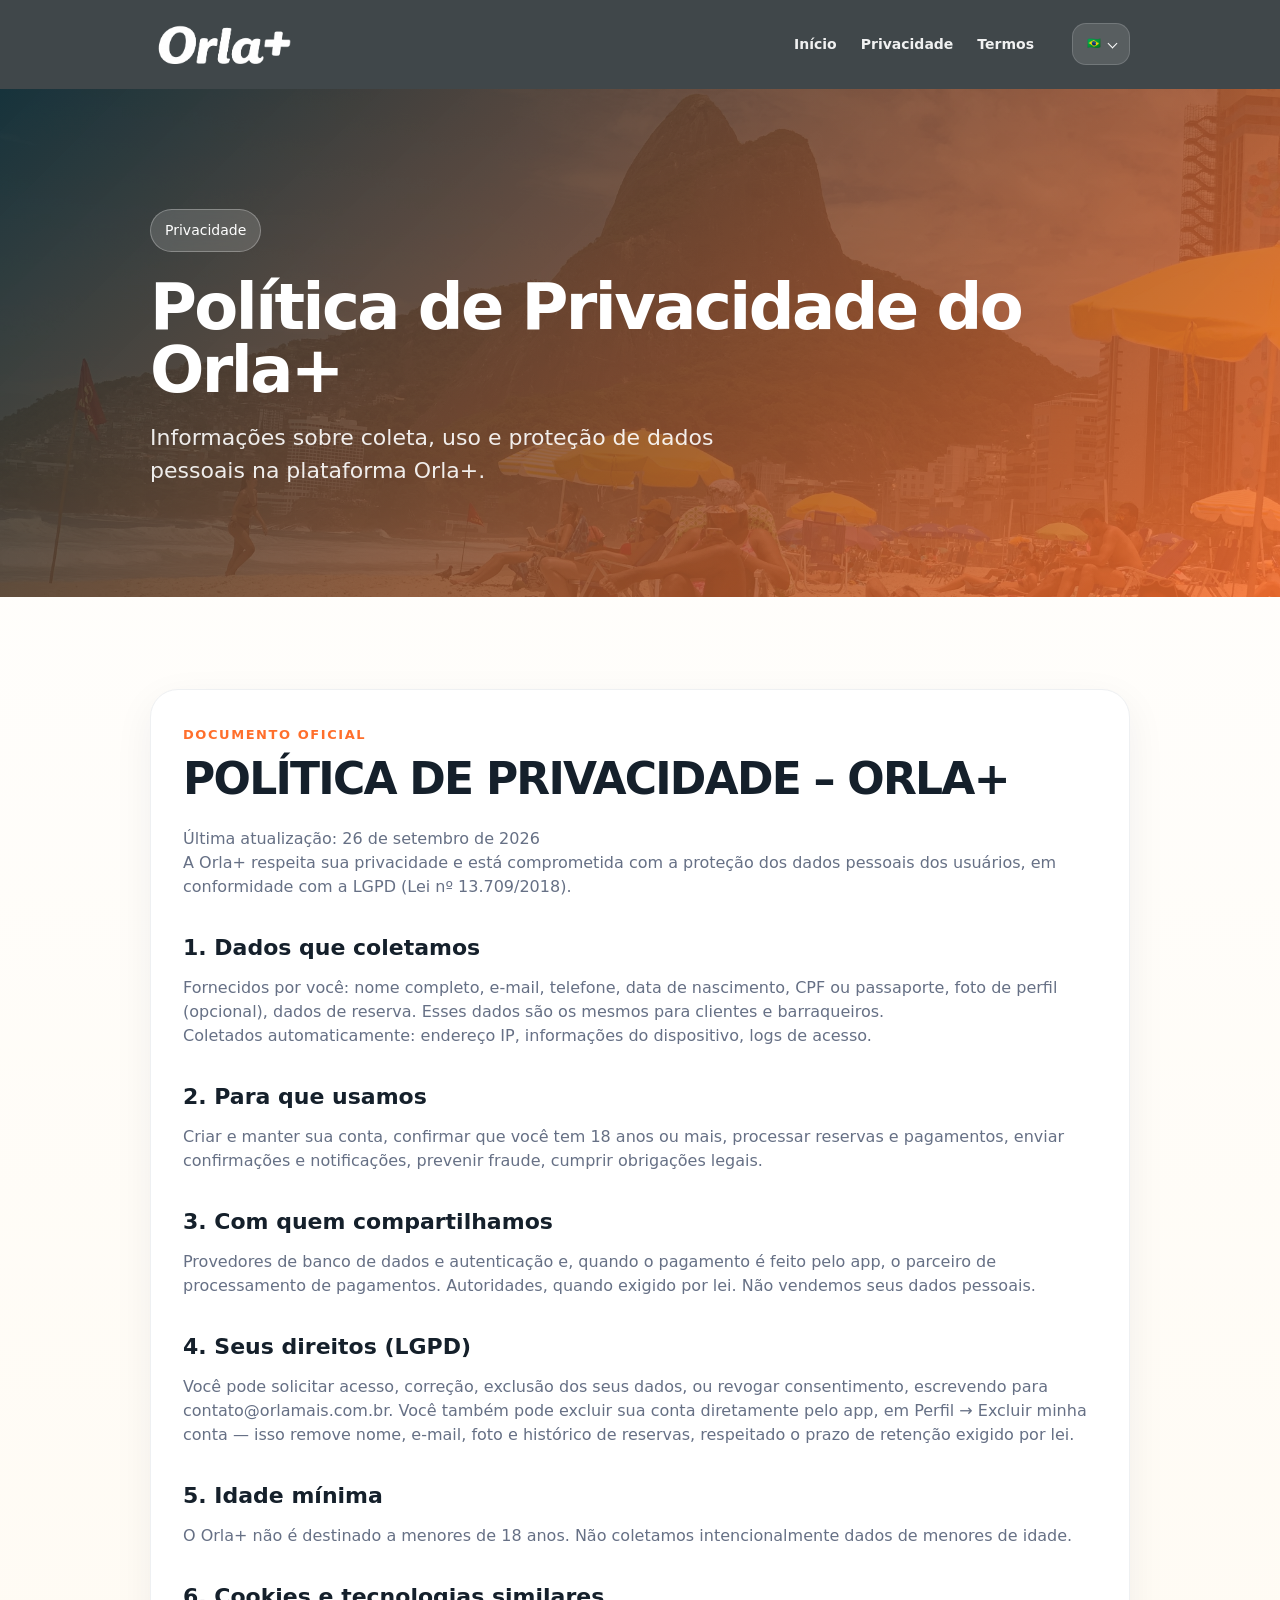
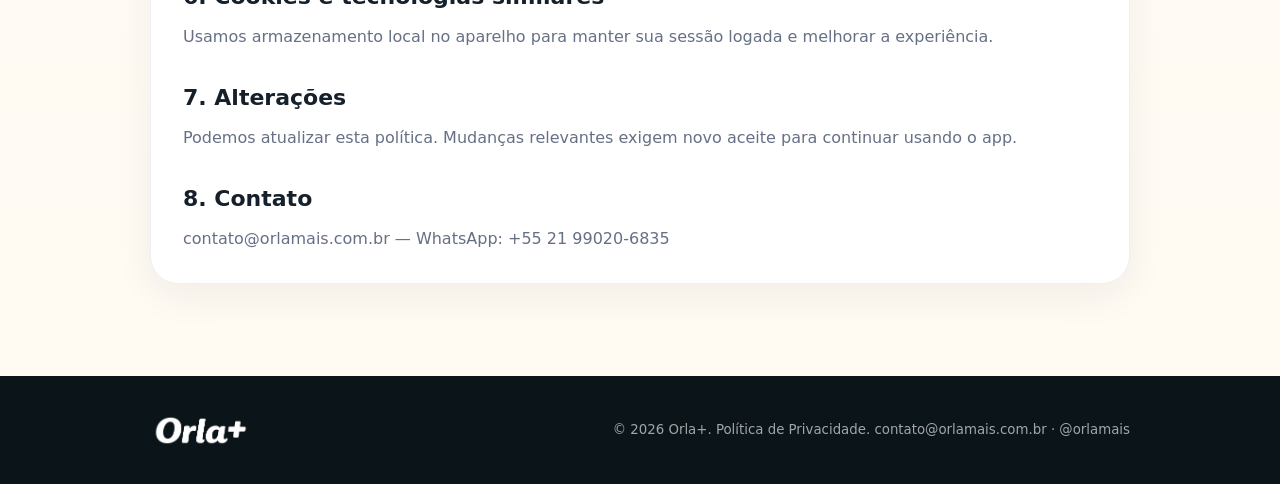
==== commit 679e456b: "Add EN/ES translations for terms and privacy pages Wire terms.html and privacy.html into the existin" ====
--- a/privacy.html
+++ b/privacy.html
@@ -4,7 +4,7 @@
   <meta charset="utf-8" />
   <meta name="viewport" content="width=device-width, initial-scale=1" />
   <title>Orla+ | Política de Privacidade</title>
-  <meta name="description" content="Política de Privacidade do Orla+, incluindo informações sobre coleta, uso, retenção e proteção de dados pessoais." />
+  <meta id="meta-description" name="description" content="Política de Privacidade do Orla+, incluindo informações sobre coleta, uso, retenção e proteção de dados pessoais." />
   <meta name="robots" content="index,follow" />
   <link rel="canonical" href="https://www.orlamais.com.br/privacy.html" />
   <link rel="icon" type="image/svg+xml" href="./assets/logo-orlamais.svg" />
@@ -21,104 +21,73 @@
   <meta name="twitter:image" content="https://www.orlamais.com.br/assets/social-preview.png" />
   <link rel="stylesheet" href="./styles.css" />
 </head>
-<body class="legal-page">
+<body class="legal-page" data-i18n-page="privacyPage">
   <header class="site-header site-header--solid">
     <div class="container nav">
       <a class="brand" href="./index.html"><img src="./assets/app-white-logo.png" alt="Orla+" /></a>
-      <button class="nav-toggle" type="button" aria-expanded="false" aria-controls="primary-nav" aria-label="Abrir menu">
-        <span></span>
-        <span></span>
-        <span></span>
-      </button>
       <nav class="nav-links nav-links--dark" id="primary-nav" aria-label="Principal">
-        <a href="./index.html">Início</a>
-        <a href="./privacy.html">Privacidade</a>
-        <a href="./terms.html">Termos</a>
+        <a href="./index.html" data-i18n="nav.home">Início</a>
+        <a href="./privacy.html" data-i18n="nav.privacy">Privacidade</a>
+        <a href="./terms.html" data-i18n="nav.terms">Termos</a>
       </nav>
+      <div class="nav-actions">
+        <div class="language-switcher" data-language-switcher>
+          <button
+            class="language-switcher__toggle"
+            type="button"
+            aria-expanded="false"
+            aria-controls="language-menu"
+            aria-label="Selecionar idioma"
+          >
+            <span class="language-switcher__current" aria-hidden="true">🇧🇷</span>
+            <span class="language-switcher__caret" aria-hidden="true"></span>
+          </button>
+          <div class="language-switcher__menu" id="language-menu" aria-label="Idioma">
+            <button class="language-switcher__button is-active" type="button" data-lang="pt-BR" aria-label="Português" title="Português">🇧🇷</button>
+            <button class="language-switcher__button" type="button" data-lang="en" aria-label="English" title="English">🇺🇸</button>
+            <button class="language-switcher__button" type="button" data-lang="es" aria-label="Español" title="Español">🇪🇸</button>
+          </div>
+        </div>
+        <button class="nav-toggle" type="button" aria-expanded="false" aria-controls="primary-nav" aria-label="Abrir menu">
+          <span></span>
+          <span></span>
+          <span></span>
+        </button>
+      </div>
     </div>
   </header>
   <main>
     <section class="hero hero--legal">
       <div class="container">
-        <span class="pill">Privacidade</span>
-        <h1>Política de Privacidade do Orla+</h1>
-        <p>Informações sobre coleta, uso e proteção de dados pessoais na plataforma Orla+.</p>
+        <span class="pill" data-i18n="privacyPage.hero.pill">Privacidade</span>
+        <h1 data-i18n="privacyPage.hero.title">Política de Privacidade do Orla+</h1>
+        <p data-i18n="privacyPage.hero.subtitle">Informações sobre coleta, uso e proteção de dados pessoais na plataforma Orla+.</p>
       </div>
     </section>
     <section class="section">
       <div class="container">
         <div class="legal-card">
-          <span class="eyebrow">Documento Oficial</span>
-          <h2>POLÍTICA DE PRIVACIDADE – ORLA+</h2>
-          <div class="legal-block">Política de Privacidade – Orla+
-Última atualização: 17 de fevereiro de 2026
-A Orla+ respeita sua privacidade e está comprometida com a proteção dos dados pessoais de seus usuários, em conformidade com a Lei Geral de Proteção de Dados (Lei nº 13.709/2018 – LGPD) e demais legislações aplicáveis.
-Esta Política explica como coletamos, utilizamos e protegemos suas informações.</div>
-          <h3>1. Quem Somos</h3>
-          <div class="legal-block">Orla+ é uma plataforma digital que conecta usuários a estabelecimentos (lojistas) para realização de reservas de serviços de praia.
-📧 Contato: contato@orlamais.com.br
-🌐 https://orlamais.com.br</div>
-          <h3>2. Dados Coletados</h3>
-          <h3>2.1 Dados fornecidos pelo usuário</h3>
-          <div class="legal-block">Nome completo
-Endereço de e-mail
-Telefone (opcional)
-Informações inseridas no cadastro
-Observações feitas em reservas</div>
-          <h3>2.2 Dados coletados automaticamente</h3>
-          <div class="legal-block">Endereço IP
-Informações do dispositivo
-Logs de acesso
-Dados técnicos necessários para autenticação e segurança</div>
-          <h3>3. Finalidade do Uso dos Dados</h3>
-          <div class="legal-block">Utilizamos seus dados para:
-Criar e gerenciar sua conta
-Permitir a realização de reservas
-Enviar emails de confirmação e redefinição de senha
-Garantir segurança e prevenção contra fraudes
-Melhorar a experiência do usuário
-Cumprir obrigações legais
-A Orla+ não processa pagamentos dentro do aplicativo no momento.</div>
-          <h3>4. Compartilhamento de Dados</h3>
-          <div class="legal-block">Seus dados podem ser compartilhados com:
-Supabase Inc. (infraestrutura de autenticação e banco de dados)
-Provedores de hospedagem e infraestrutura
-Autoridades públicas, quando exigido por lei
-Não vendemos seus dados pessoais.</div>
-          <h3>5. Armazenamento e Segurança</h3>
-          <div class="legal-block">Os dados são armazenados em servidores seguros com medidas técnicas adequadas de proteção, incluindo criptografia e controle de acesso.</div>
-          <h3>6. Menores de Idade</h3>
-          <div class="legal-block">A plataforma pode ser utilizada por menores de 18 anos. Recomendamos que menores utilizem o serviço com supervisão dos responsáveis legais.</div>
-          <h3>7. Direitos do Titular (LGPD)</h3>
-          <div class="legal-block">Você pode solicitar:
-Acesso aos seus dados
-Correção de dados incompletos ou incorretos
-Exclusão da conta
-Revogação de consentimento
-Para exercer seus direitos:
-📧 contato@orlamais.com.br</div>
-          <h3>8. Retenção de Dados</h3>
-          <div class="legal-block">Os dados serão mantidos enquanto sua conta estiver ativa ou pelo período necessário para cumprir obrigações legais e regulatórias.</div>
-          <h3>9. Cookies e Tecnologias</h3>
-          <div class="legal-block">Podemos utilizar cookies e tecnologias similares para autenticação e melhoria da experiência do usuário.</div>
-          <h3>10. Alterações nesta Política</h3>
-          <div class="legal-block">Esta Política pode ser atualizada periodicamente. Recomendamos a consulta regular desta página.</div>
-          <h3>11. Como excluir a conta</h3>
-          <div class="legal-block">Os usuários podem excluir permanentemente sua conta diretamente no aplicativo Orla+ seguindo os passos:
-Acesse o menu Perfil
-Clique em “Excluir conta”
-Confirme a exclusão
-Dados excluídos:
-Nome
-E-mail
-Foto de perfil
-Histórico de reservas
-Retenção de dados:
-Alguns dados podem ser mantidos temporariamente para cumprimento de obrigações legais.</div>
-          <h3>12. Contato</h3>
-          <div class="legal-block">Em caso de dúvidas:
-📧 contato@orlamais.com.br
-🌐 https://orlamais.com.br</div>
+          <span class="eyebrow" data-i18n="legal.docBadge">Documento Oficial</span>
+          <h2 data-i18n="privacyPage.docTitle">POLÍTICA DE PRIVACIDADE – ORLA+</h2>
+          <div class="legal-block" data-i18n="privacyPage.intro">Última atualização: 26 de setembro de 2026
+A Orla+ respeita sua privacidade e está comprometida com a proteção dos dados pessoais dos usuários, em conformidade com a LGPD (Lei nº 13.709/2018).</div>
+          <h3 data-i18n="privacyPage.s1Title">1. Dados que coletamos</h3>
+          <div class="legal-block" data-i18n="privacyPage.s1Body">Fornecidos por você: nome completo, e-mail, telefone, data de nascimento, CPF ou passaporte, foto de perfil (opcional), dados de reserva. Esses dados são os mesmos para clientes e barraqueiros.
+Coletados automaticamente: endereço IP, informações do dispositivo, logs de acesso.</div>
+          <h3 data-i18n="privacyPage.s2Title">2. Para que usamos</h3>
+          <div class="legal-block" data-i18n="privacyPage.s2Body">Criar e manter sua conta, confirmar que você tem 18 anos ou mais, processar reservas e pagamentos, enviar confirmações e notificações, prevenir fraude, cumprir obrigações legais.</div>
+          <h3 data-i18n="privacyPage.s3Title">3. Com quem compartilhamos</h3>
+          <div class="legal-block" data-i18n="privacyPage.s3Body">Provedores de banco de dados e autenticação e, quando o pagamento é feito pelo app, o parceiro de processamento de pagamentos. Autoridades, quando exigido por lei. Não vendemos seus dados pessoais.</div>
+          <h3 data-i18n="privacyPage.s4Title">4. Seus direitos (LGPD)</h3>
+          <div class="legal-block" data-i18n="privacyPage.s4Body">Você pode solicitar acesso, correção, exclusão dos seus dados, ou revogar consentimento, escrevendo para contato@orlamais.com.br. Você também pode excluir sua conta diretamente pelo app, em Perfil → Excluir minha conta — isso remove nome, e-mail, foto e histórico de reservas, respeitado o prazo de retenção exigido por lei.</div>
+          <h3 data-i18n="privacyPage.s5Title">5. Idade mínima</h3>
+          <div class="legal-block" data-i18n="privacyPage.s5Body">O Orla+ não é destinado a menores de 18 anos. Não coletamos intencionalmente dados de menores de idade.</div>
+          <h3 data-i18n="privacyPage.s6Title">6. Cookies e tecnologias similares</h3>
+          <div class="legal-block" data-i18n="privacyPage.s6Body">Usamos armazenamento local no aparelho para manter sua sessão logada e melhorar a experiência.</div>
+          <h3 data-i18n="privacyPage.s7Title">7. Alterações</h3>
+          <div class="legal-block" data-i18n="privacyPage.s7Body">Podemos atualizar esta política. Mudanças relevantes exigem novo aceite para continuar usando o app.</div>
+          <h3 data-i18n="privacyPage.s8Title">8. Contato</h3>
+          <div class="legal-block" data-i18n="privacyPage.s8Body">contato@orlamais.com.br — WhatsApp: +55 21 99020-6835</div>
         </div>
       </div>
     </section>
@@ -126,7 +95,7 @@
   <footer>
     <div class="container foot">
       <img src="./assets/app-white-logo.png" alt="Orla+" />
-      <small>© 2026 Orla+. Política de Privacidade. <a href="mailto:contato@orlamais.com.br">contato@orlamais.com.br</a> · <a href="https://www.instagram.com/orlamais" target="_blank" rel="noreferrer">@orlamais</a></small>
+      <small><span data-i18n="privacyPage.footerCopy">© 2026 Orla+. Política de Privacidade.</span> <a href="mailto:contato@orlamais.com.br">contato@orlamais.com.br</a> · <a href="https://www.instagram.com/orlamais" target="_blank" rel="noreferrer">@orlamais</a></small>
     </div>
   </footer>
   <script src="./script.js"></script>
